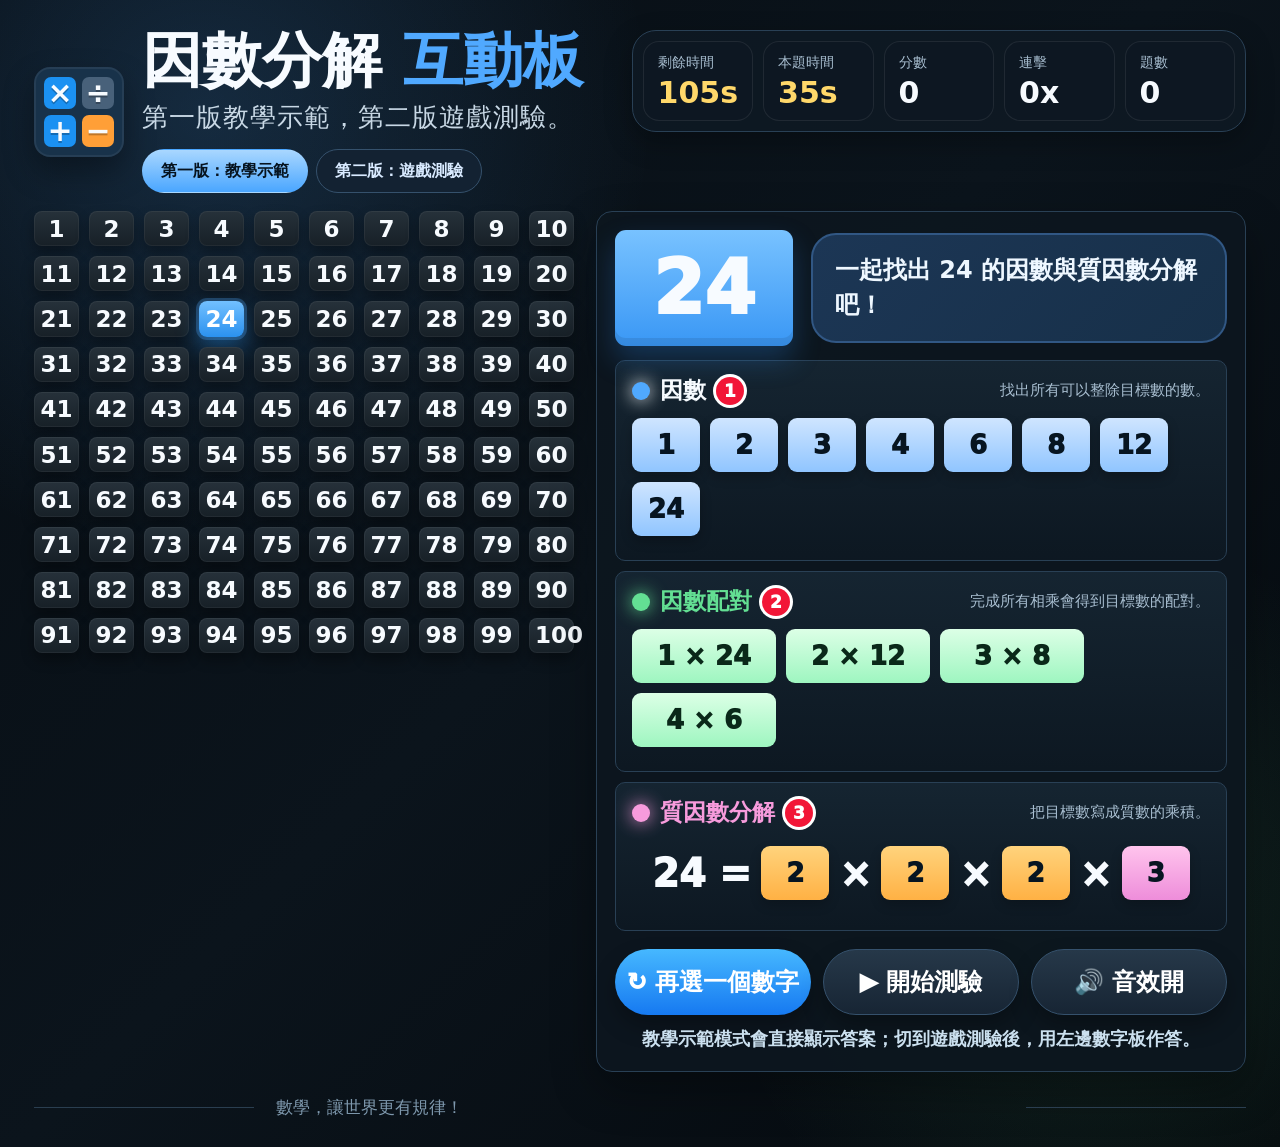
==== index.html @ 7990bedb "Reset task timer when clearing answers" ====
<!doctype html>
<html lang="zh-Hant">
<head>
  <meta charset="utf-8">
  <meta name="viewport" content="width=device-width, initial-scale=1">
  <meta name="theme-color" content="#0b141c">
  <meta name="description" content="限時因數、因數配對與質因數分解互動測驗遊戲。">
  <meta name="apple-mobile-web-app-capable" content="yes">
  <meta name="apple-mobile-web-app-title" content="因數互動板">
  <link rel="manifest" href="manifest.webmanifest">
  <link rel="icon" href="icon.svg" type="image/svg+xml">
  <link rel="apple-touch-icon" href="icon.svg">
  <title>因數分解互動板</title>
  <style>
    :root {
      color-scheme: dark;
      --bg: #071018;
      --panel: #101b26;
      --panel-2: #142433;
      --line: #294055;
      --text: #f7fbff;
      --muted: #a8bed0;
      --blue: #50a9ff;
      --green: #63df93;
      --pink: #f79bdc;
      --yellow: #ffd86a;
      --orange: #ffb650;
      --danger: #ff5c6c;
    }

    * { box-sizing: border-box; }

    body {
      margin: 0;
      min-height: 100vh;
      font-family: "Segoe UI", "Microsoft JhengHei", system-ui, sans-serif;
      background:
        radial-gradient(circle at 16% 10%, rgba(80, 169, 255, .18), transparent 28rem),
        radial-gradient(circle at 86% 80%, rgba(99, 223, 147, .12), transparent 24rem),
        linear-gradient(135deg, #070d13 0%, #0b141c 48%, #05090d 100%);
      color: var(--text);
    }

    button { font: inherit; }

    .app {
      width: min(1440px, 100%);
      margin: 0 auto;
      padding: 30px 34px 28px;
    }

    header {
      display: grid;
      grid-template-columns: 1fr auto;
      gap: 22px;
      align-items: start;
      margin-bottom: 18px;
    }

    .brand {
      display: flex;
      align-items: center;
      gap: 18px;
    }

    .logo {
      width: 90px;
      height: 90px;
      display: grid;
      grid-template-columns: repeat(2, 1fr);
      gap: 6px;
      padding: 10px;
      border-radius: 16px;
      background: #18324a;
      box-shadow: 0 14px 30px rgba(0, 0, 0, .35), inset 0 0 0 2px rgba(255,255,255,.06);
    }

    .logo span {
      display: grid;
      place-items: center;
      border-radius: 7px;
      font-size: 30px;
      font-weight: 900;
      line-height: 1;
      text-shadow: 0 2px 0 rgba(0,0,0,.25);
    }

    .logo span:nth-child(1),
    .logo span:nth-child(3) { background: #1b91f2; }
    .logo span:nth-child(2) { background: #48617a; }
    .logo span:nth-child(4) { background: #ff9f37; }

    h1 {
      margin: 0;
      font-size: clamp(38px, 4.7vw, 68px);
      letter-spacing: 0;
      line-height: 1;
    }

    h1 b { color: var(--blue); }

    .subtitle {
      margin-top: 10px;
      color: #c8d8e5;
      font-size: clamp(18px, 2vw, 26px);
      letter-spacing: 1px;
    }

    .mode-switch {
      display: flex;
      gap: 8px;
      margin-top: 14px;
    }

    .mode-switch button {
      min-height: 44px;
      padding: 0 18px;
      border: 1px solid #35516c;
      border-radius: 999px;
      color: #d8eaff;
      background: #132232;
      cursor: pointer;
      font-weight: 900;
    }

    .mode-switch button.active {
      color: #06131f;
      border-color: transparent;
      background: linear-gradient(180deg, #a9d7ff, #4aa6ff);
    }

    .status-panel {
      min-width: 560px;
      display: grid;
      grid-template-columns: repeat(5, 1fr);
      gap: 10px;
      padding: 10px;
      border: 1px solid var(--line);
      border-radius: 24px;
      background: rgba(14, 25, 36, .86);
      box-shadow: 0 10px 28px rgba(0,0,0,.28);
    }

    .meter {
      min-height: 76px;
      padding: 12px 14px;
      border-radius: 16px;
      background: #0d1722;
      border: 1px solid rgba(255,255,255,.08);
    }

    .meter label {
      display: block;
      color: var(--muted);
      font-size: 14px;
      margin-bottom: 6px;
    }

    .meter strong {
      font-size: 30px;
      line-height: 1;
    }

    .timer strong,
    .round-timer strong { color: var(--yellow); }
    .timer.danger,
    .round-timer.danger { animation: pulseDanger .55s infinite alternate; }

    main {
      display: grid;
      grid-template-columns: minmax(540px, 1fr) minmax(540px, 700px);
      gap: 22px;
      align-items: start;
    }

    .board {
      display: grid;
      grid-template-columns: repeat(10, minmax(0, 1fr));
      gap: 10px;
    }

    .number {
      aspect-ratio: 1.28 / 1;
      border: 0;
      border-radius: 8px;
      color: var(--text);
      background: linear-gradient(180deg, #26313a, #172027);
      box-shadow: inset 0 0 0 1px rgba(255,255,255,.05), 0 7px 13px rgba(0,0,0,.33);
      font-size: clamp(18px, 1.8vw, 26px);
      font-weight: 900;
      cursor: pointer;
      transition: transform .12s ease, background .12s ease, box-shadow .12s ease;
    }

    .number:hover,
    .number:focus-visible {
      transform: translateY(-2px);
      outline: none;
      box-shadow: inset 0 0 0 2px rgba(80,169,255,.55), 0 10px 18px rgba(0,0,0,.42);
    }

    .number.selected {
      color: #fff;
      background: linear-gradient(180deg, #72c0ff, #2b91ef);
      box-shadow: 0 0 0 3px rgba(80, 169, 255, .28), 0 12px 22px rgba(38, 144, 239, .38);
    }

    .number.answer-source {
      cursor: grab;
    }

    .side {
      border: 1px solid var(--line);
      border-radius: 16px;
      background: rgba(13, 22, 31, .92);
      box-shadow: 0 18px 45px rgba(0, 0, 0, .32);
      padding: 18px 18px 16px;
    }

    .prompt {
      display: grid;
      grid-template-columns: auto 1fr;
      gap: 18px;
      align-items: center;
      margin-bottom: 14px;
    }

    .target-card {
      display: grid;
      place-items: center;
      width: 178px;
      height: 116px;
      border-radius: 11px;
      background: linear-gradient(180deg, #78c2ff, #3997f5);
      box-shadow: inset 0 -8px 0 rgba(0,0,0,.09), 0 14px 28px rgba(45, 143, 242, .26);
      font-size: 74px;
      font-weight: 1000;
    }

    .speech {
      min-height: 96px;
      display: flex;
      align-items: center;
      padding: 18px 22px;
      color: #eef7ff;
      border: 2px solid #315784;
      border-radius: 25px;
      background: linear-gradient(135deg, #1c3655, #173049);
      font-size: clamp(18px, 2vw, 24px);
      font-weight: 800;
      line-height: 1.45;
    }

    .section {
      margin-top: 10px;
      padding: 14px 16px;
      border: 1px solid var(--line);
      border-radius: 10px;
      background: linear-gradient(180deg, rgba(22, 38, 51, .9), rgba(13, 24, 34, .9));
    }

    .section.active-task {
      border-color: var(--yellow);
      box-shadow: 0 0 0 2px rgba(255, 216, 106, .2);
    }

    .section-head {
      display: flex;
      align-items: center;
      justify-content: space-between;
      gap: 12px;
      margin-bottom: 12px;
    }

    .title {
      display: flex;
      align-items: center;
      gap: 10px;
      font-size: 23px;
      font-weight: 950;
    }

    .badge {
      display: grid;
      place-items: center;
      width: 28px;
      height: 28px;
      border-radius: 50%;
      color: #fff;
      background: #f21637;
      font-size: 17px;
      box-shadow: 0 0 0 3px #fff;
    }

    .dot {
      width: 18px;
      height: 18px;
      border-radius: 50%;
      background: var(--blue);
      box-shadow: 0 0 18px currentColor;
    }

    .green { color: var(--green); }
    .pink { color: var(--pink); }
    .green .dot { background: var(--green); }
    .pink .dot { background: var(--pink); }

    .hint {
      color: var(--muted);
      font-size: 15px;
      text-align: right;
    }

    .chips,
    .pair-list,
    .answer-row,
    .equation {
      display: flex;
      flex-wrap: wrap;
      align-items: center;
      gap: 10px;
    }

    .chip,
    .pair,
    .answer-token,
    .factor-box {
      min-width: 68px;
      height: 54px;
      display: inline-grid;
      place-items: center;
      border-radius: 9px;
      font-size: 26px;
      font-weight: 950;
      line-height: 1;
    }

    .chip {
      border: 0;
      color: #071521;
      background: linear-gradient(180deg, #cfe5ff, #90c5ff);
      box-shadow: 0 5px 12px rgba(0,0,0,.24);
    }

    .pair {
      min-width: 144px;
      color: #0a2819;
      background: linear-gradient(180deg, #dcffe6, #9ef6c0);
    }

    .equation {
      justify-content: center;
      min-height: 66px;
      font-size: clamp(29px, 3vw, 44px);
      font-weight: 1000;
    }

    .factor-box,
    .answer-token {
      color: #071521;
      background: linear-gradient(180deg, #ffd37c, #ffb144);
      box-shadow: 0 5px 12px rgba(0,0,0,.2);
    }

    .factor-box.prime,
    .answer-token.prime {
      background: linear-gradient(180deg, #ffc4ed, #ee8dda);
    }

    .quiz-zone {
      min-height: 74px;
      padding: 10px;
      border: 2px dashed #5c7895;
      border-radius: 10px;
      background: #09131e;
    }

    .quiz-zone.empty::before {
      content: attr(data-placeholder);
      color: #6f8aa4;
      font-size: 18px;
      font-weight: 800;
    }

    .answer-token {
      cursor: pointer;
    }

    .task-actions {
      display: grid;
      grid-template-columns: 1fr auto auto auto auto;
      gap: 10px;
      align-items: center;
      margin-top: 10px;
    }

    .task-note {
      min-height: 28px;
      color: #cbe0ef;
      font-size: 16px;
      font-weight: 800;
    }

    .task-note.good { color: var(--green); }
    .task-note.bad { color: var(--danger); }

    .confirm,
    .clear,
    .task-start {
      min-height: 42px;
      padding: 0 16px;
      border-radius: 999px;
      border: 0;
      color: #06131f;
      background: linear-gradient(180deg, #d7ebff, #86c5ff);
      cursor: pointer;
      font-weight: 950;
    }

    .clear {
      color: #e8f3ff;
      border: 1px solid #375674;
      background: #152638;
    }

    .task-start {
      color: #071521;
      background: linear-gradient(180deg, #fff4a7, #ffd15d);
    }

    .task-timer {
      min-height: 42px;
      display: inline-grid;
      place-items: center;
      padding: 0 14px;
      border-radius: 999px;
      color: #071521;
      background: linear-gradient(180deg, #dff0ff, #9dd0ff);
      font-weight: 1000;
    }

    .task-timer.danger {
      color: #fff;
      background: linear-gradient(180deg, #ff7885, #d91d39);
      animation: pulseDanger .55s infinite alternate;
    }

    .controls {
      display: grid;
      grid-template-columns: 1fr 1fr 1fr;
      gap: 12px;
      margin-top: 18px;
    }

    .primary,
    .secondary {
      min-height: 66px;
      border-radius: 999px;
      border: 0;
      color: #fff;
      font-size: 24px;
      font-weight: 950;
      cursor: pointer;
      box-shadow: 0 11px 22px rgba(0,0,0,.28);
    }

    .primary { background: linear-gradient(180deg, #46b8ff, #1679f1); }

    .secondary {
      background: linear-gradient(180deg, #263849, #172534);
      border: 1px solid #35516c;
    }

    .feedback {
      grid-column: 1 / -1;
      min-height: 28px;
      color: #cbe0ef;
      text-align: center;
      font-size: 18px;
      font-weight: 800;
    }

    .feedback.good { color: var(--green); }
    .feedback.bad { color: var(--danger); }

    .flash { animation: flash .38s ease; }
    .shake { animation: shake .28s ease; }

    .cheer-burst {
      position: fixed;
      inset: 0;
      pointer-events: none;
      overflow: hidden;
      z-index: 10;
    }

    .cheer-word {
      position: absolute;
      left: 50%;
      top: 22%;
      transform: translate(-50%, -50%);
      padding: 14px 28px;
      border-radius: 999px;
      color: #06131f;
      background: linear-gradient(180deg, #fff6b7, #ffd86a);
      box-shadow: 0 18px 44px rgba(0, 0, 0, .35), 0 0 0 5px rgba(255, 255, 255, .18);
      font-size: clamp(32px, 5vw, 68px);
      font-weight: 1000;
      animation: cheerPop .95s ease forwards;
    }

    .confetti {
      position: absolute;
      left: 50%;
      top: 28%;
      width: 12px;
      height: 20px;
      border-radius: 3px;
      background: var(--blue);
      animation: confettiFly 1.05s ease-out forwards;
    }

    footer {
      display: grid;
      grid-template-columns: 1fr minmax(280px, 60%) 1fr;
      align-items: center;
      gap: 22px;
      margin-top: 24px;
      color: #7e98ad;
      font-size: 17px;
    }

    footer::before,
    footer::after {
      content: "";
      height: 1px;
      background: #2a3e50;
    }

    .modal {
      position: fixed;
      inset: 0;
      display: none;
      place-items: center;
      padding: 20px;
      background: rgba(2, 7, 11, .72);
      z-index: 5;
    }

    .modal.open { display: grid; }

    .dialog {
      width: min(520px, 100%);
      padding: 30px;
      border-radius: 18px;
      border: 1px solid #31506c;
      background: #0f1c28;
      box-shadow: 0 30px 90px rgba(0,0,0,.55);
      text-align: center;
    }

    .dialog h2 {
      margin: 0 0 12px;
      font-size: 42px;
    }

    .dialog p {
      color: #c7d8e7;
      font-size: 20px;
      line-height: 1.6;
    }

    @keyframes pulseDanger {
      from { box-shadow: inset 0 0 0 1px rgba(255,92,108,.26); }
      to { box-shadow: inset 0 0 0 2px rgba(255,92,108,.82), 0 0 20px rgba(255,92,108,.35); }
    }

    @keyframes flash {
      0% { filter: brightness(1); }
      50% { filter: brightness(1.48); }
      100% { filter: brightness(1); }
    }

    @keyframes shake {
      0%, 100% { transform: translateX(0); }
      25% { transform: translateX(-7px); }
      75% { transform: translateX(7px); }
    }

    @keyframes cheerPop {
      0% { opacity: 0; transform: translate(-50%, -50%) scale(.6); }
      18% { opacity: 1; transform: translate(-50%, -50%) scale(1.12); }
      70% { opacity: 1; transform: translate(-50%, -50%) scale(1); }
      100% { opacity: 0; transform: translate(-50%, -82%) scale(.96); }
    }

    @keyframes confettiFly {
      0% {
        opacity: 1;
        transform: translate(-50%, -50%) rotate(0deg) scale(1);
      }
      100% {
        opacity: 0;
        transform: translate(calc(-50% + var(--dx)), var(--dy)) rotate(var(--rot)) scale(.8);
      }
    }

    @media (max-width: 1120px) {
      header,
      main { grid-template-columns: 1fr; }
      .status-panel { min-width: 0; }
    }

    @media (max-width: 680px) {
      .app { padding: 18px 14px 22px; }
      .brand { align-items: flex-start; }
      .logo {
        width: 62px;
        height: 62px;
        border-radius: 12px;
        padding: 7px;
      }
      .logo span { font-size: 20px; }
      .status-panel { grid-template-columns: 1fr; }
      .board {
        grid-template-columns: repeat(5, minmax(0, 1fr));
        gap: 8px;
      }
      .prompt { grid-template-columns: 1fr; }
      .target-card {
        width: 100%;
        height: 102px;
      }
      .section-head,
      .task-actions {
        align-items: stretch;
        grid-template-columns: 1fr;
        flex-direction: column;
      }
      .hint { text-align: left; }
      .controls { grid-template-columns: 1fr; }
      footer {
        grid-template-columns: 1fr;
        text-align: center;
      }
      footer::before,
      footer::after { display: none; }
    }
  </style>
</head>
<body>
  <div class="app">
    <header>
      <div class="brand">
        <div class="logo" aria-hidden="true">
          <span>×</span><span>÷</span><span>+</span><span>−</span>
        </div>
        <div>
          <h1>因數分解 <b>互動板</b></h1>
          <div class="subtitle">第一版教學示範，第二版遊戲測驗。</div>
          <div class="mode-switch" aria-label="版本切換">
            <button type="button" id="demoMode" class="active">第一版：教學示範</button>
            <button type="button" id="quizMode">第二版：遊戲測驗</button>
          </div>
        </div>
      </div>
      <div class="status-panel" aria-live="polite">
        <div class="meter timer" id="timerBox">
          <label>剩餘時間</label>
          <strong><span id="time">60</span>s</strong>
        </div>
        <div class="meter round-timer" id="roundTimerBox">
          <label>本題時間</label>
          <strong><span id="roundTime">35</span>s</strong>
        </div>
        <div class="meter">
          <label>分數</label>
          <strong id="score">0</strong>
        </div>
        <div class="meter">
          <label>連擊</label>
          <strong><span id="streak">0</span>x</strong>
        </div>
        <div class="meter">
          <label>題數</label>
          <strong><span id="roundCount">0</span></strong>
        </div>
      </div>
    </header>

    <main>
      <section class="board" id="board" aria-label="1 到 100 數字板"></section>

      <aside class="side">
        <div class="prompt">
          <div class="target-card" id="target">24</div>
          <div class="speech" id="speech">一起找出 24 的因數與質因數分解吧！</div>
        </div>

        <section class="section" id="factorSection" data-task="factors">
          <div class="section-head">
            <div class="title"><span class="dot"></span>因數 <span class="badge">1</span></div>
            <div class="hint" id="factorHint">找出所有可以整除目標數的數。</div>
          </div>
          <div id="factorContent"></div>
          <div class="task-actions" data-actions="factors"></div>
        </section>

        <section class="section" id="pairSection" data-task="pairs">
          <div class="section-head">
            <div class="title green"><span class="dot"></span>因數配對 <span class="badge">2</span></div>
            <div class="hint">完成所有相乘會得到目標數的配對。</div>
          </div>
          <div id="pairContent"></div>
          <div class="task-actions" data-actions="pairs"></div>
        </section>

        <section class="section" id="primeSection" data-task="primes">
          <div class="section-head">
            <div class="title pink"><span class="dot"></span>質因數分解 <span class="badge">3</span></div>
            <div class="hint">把目標數寫成質數的乘積。</div>
          </div>
          <div id="primeContent"></div>
          <div class="task-actions" data-actions="primes"></div>
        </section>

        <div class="controls">
          <button class="primary" id="newRound">↻ 再選一個數字</button>
          <button class="secondary" id="startGame">▶ 開始測驗</button>
          <button class="secondary" id="muteToggle">🔊 音效開</button>
          <div class="feedback" id="feedback">教學示範模式會直接顯示答案；切到遊戲測驗後，用左邊數字板作答。</div>
        </div>
      </aside>
    </main>

    <footer>
      <span>數學，讓世界更有規律！</span>
    </footer>
  </div>

  <div class="modal" id="modal">
    <div class="dialog">
      <h2>時間到！</h2>
      <p id="modalText"></p>
      <button class="primary" id="restart">再挑戰一次</button>
    </div>
  </div>

  <script>
    const board = document.querySelector("#board");
    const targetEl = document.querySelector("#target");
    const speech = document.querySelector("#speech");
    const feedback = document.querySelector("#feedback");
    const scoreEl = document.querySelector("#score");
    const streakEl = document.querySelector("#streak");
    const timeEl = document.querySelector("#time");
    const timerBox = document.querySelector("#timerBox");
    const roundTimeEl = document.querySelector("#roundTime");
    const roundTimerBox = document.querySelector("#roundTimerBox");
    const roundCountEl = document.querySelector("#roundCount");
    const modal = document.querySelector("#modal");
    const modalText = document.querySelector("#modalText");
    const demoModeButton = document.querySelector("#demoMode");
    const quizModeButton = document.querySelector("#quizMode");
    const muteToggle = document.querySelector("#muteToggle");
    const contentEls = {
      factors: document.querySelector("#factorContent"),
      pairs: document.querySelector("#pairContent"),
      primes: document.querySelector("#primeContent")
    };
    const actionEls = {
      factors: document.querySelector('[data-actions="factors"]'),
      pairs: document.querySelector('[data-actions="pairs"]'),
      primes: document.querySelector('[data-actions="primes"]')
    };

    const state = {
      mode: "demo",
      current: 24,
      score: 0,
      streak: 0,
      maxStreak: 0,
      time: 60,
      roundTime: 35,
      roundLimit: 35,
      roundCount: 0,
      active: false,
      timer: null,
      locked: false,
      audio: null,
      tickTone: 0,
      muted: false,
      runningTask: null,
      taskTimer: null,
      taskLimit: 35,
      taskTimes: { factors: 35, pairs: 35, primes: 35 },
      activeTask: "factors",
      draggedValue: null,
      quiz: {
        factors: [],
        pairs: [],
        pairDraft: [],
        primes: [],
        wrong: { factors: 0, pairs: 0, primes: 0 },
        solved: { factors: false, pairs: false, primes: false }
      }
    };

    function factorsOf(n) {
      const result = [];
      for (let i = 1; i <= n; i += 1) {
        if (n % i === 0) result.push(i);
      }
      return result;
    }

    function factorPairs(n) {
      const pairs = [];
      for (let i = 1; i <= Math.sqrt(n); i += 1) {
        if (n % i === 0) pairs.push([i, n / i]);
      }
      return pairs;
    }

    function primeFactorsOf(n) {
      const result = [];
      let value = n;
      let divisor = 2;
      while (value > 1) {
        while (value % divisor === 0) {
          result.push(divisor);
          value /= divisor;
        }
        divisor += divisor === 2 ? 1 : 2;
      }
      return result.length ? result : [n];
    }

    function chooseNumber() {
      const richNumbers = Array.from({ length: 99 }, (_, i) => i + 2)
        .filter((n) => primeFactorsOf(n).length >= 2);
      return richNumbers[Math.floor(Math.random() * richNumbers.length)];
    }

    function sameNumberList(a, b) {
      if (a.length !== b.length) return false;
      const left = [...a].sort((x, y) => x - y);
      const right = [...b].sort((x, y) => x - y);
      return left.every((value, index) => value === right[index]);
    }

    function samePairs(a, b) {
      if (a.length !== b.length) return false;
      const normalize = (pairs) => pairs
        .map(([x, y]) => [Math.min(x, y), Math.max(x, y)].join("x"))
        .sort();
      const left = normalize(a);
      const right = normalize(b);
      return left.every((value, index) => value === right[index]);
    }

    function renderBoard() {
      board.innerHTML = "";
      for (let i = 1; i <= 100; i += 1) {
        const button = document.createElement("button");
        button.className = "number";
        button.type = "button";
        button.textContent = i;
        button.draggable = true;
        button.dataset.value = i;
        button.addEventListener("click", () => handleBoardNumber(i));
        button.addEventListener("dragstart", () => {
          state.draggedValue = i;
        });
        board.append(button);
      }
      updateSelectedButton();
    }

    function updateSelectedButton() {
      document.querySelectorAll(".number").forEach((button) => {
        const value = Number(button.dataset.value);
        button.classList.toggle("selected", value === state.current);
        button.classList.toggle("answer-source", state.mode === "quiz");
      });
    }

    function handleBoardNumber(value) {
      if (state.mode === "demo") {
        setNumber(value);
        return;
      }
      addQuizValue(state.activeTask, value);
    }

    function resetQuiz() {
      state.activeTask = "factors";
      state.locked = false;
      state.roundTime = state.roundLimit;
      stopTaskTimer();
      state.runningTask = null;
      state.taskTimes = { factors: state.taskLimit, pairs: state.taskLimit, primes: state.taskLimit };
      state.quiz = {
        factors: [],
        pairs: [],
        pairDraft: [],
        primes: [],
        wrong: { factors: 0, pairs: 0, primes: 0 },
        solved: { factors: false, pairs: false, primes: false }
      };
    }

    function setMode(mode) {
      if (mode === "demo") {
        state.active = false;
        state.locked = false;
        clearInterval(state.timer);
        stopTaskTimer();
      }
      state.mode = mode;
      demoModeButton.classList.toggle("active", mode === "demo");
      quizModeButton.classList.toggle("active", mode === "quiz");
      document.querySelector("#startGame").textContent = mode === "quiz" ? "▶ 開始測驗" : "▶ 開始挑戰";
      resetQuiz();
      renderChallenge();
      updateSelectedButton();
      showFeedback(mode === "demo"
        ? "第一版教學示範：點左邊數字，右邊會自動顯示答案。"
        : "第二版遊戲測驗：先點選任務卡，再用左邊數字作答或拖入作答區。", "");
    }

    function setNumber(n) {
      state.current = n;
      if (state.active && state.mode === "quiz") state.roundCount += 1;
      targetEl.textContent = n;
      speech.textContent = state.mode === "demo"
        ? `一起找出 ${n} 的因數與質因數分解吧！`
        : `測驗題目：完成 ${n} 的因數、因數配對與質因數分解。`;
      resetQuiz();
      renderChallenge();
      updateSelectedButton();
      updateHud();
    }

    function renderChallenge() {
      if (state.mode === "demo") {
        renderDemo();
      } else {
        renderQuiz();
      }
      markActiveTask();
    }

    function renderDemo() {
      const factors = factorsOf(state.current);
      const pairs = factorPairs(state.current);
      const primes = primeFactorsOf(state.current);

      contentEls.factors.innerHTML = "";
      const factorRow = document.createElement("div");
      factorRow.className = "chips";
      factors.forEach((factor) => factorRow.append(createChip(factor)));
      contentEls.factors.append(factorRow);

      contentEls.pairs.innerHTML = "";
      const pairRow = document.createElement("div");
      pairRow.className = "pair-list";
      pairs.forEach(([a, b]) => pairRow.append(createPair(`${a} × ${b}`)));
      contentEls.pairs.append(pairRow);

      contentEls.primes.innerHTML = "";
      const equation = document.createElement("div");
      equation.className = "equation";
      equation.append(document.createTextNode(`${state.current} = `));
      primes.forEach((prime, index) => {
        equation.append(createFactorBox(prime));
        if (index < primes.length - 1) equation.append(document.createTextNode(" × "));
      });
      contentEls.primes.append(equation);

      Object.keys(actionEls).forEach((task) => actionEls[task].innerHTML = "");
    }

    function renderQuiz() {
      renderQuizZone("factors", "點左邊數字，收集所有因數");
      renderQuizZone("pairs", "每兩個數字形成一組配對，例如 2 × 12");
      renderQuizZone("primes", "依序點出質因數，例如 2、2、2、3");
      renderTaskActions("factors");
      renderTaskActions("pairs");
      renderTaskActions("primes");
    }

    function renderQuizZone(task, placeholder) {
      const zone = document.createElement("div");
      zone.className = "quiz-zone answer-row";
      zone.dataset.task = task;
      zone.dataset.placeholder = placeholder;
      zone.addEventListener("dragover", (event) => event.preventDefault());
      zone.addEventListener("drop", (event) => {
        event.preventDefault();
        if (state.draggedValue) addQuizValue(task, state.draggedValue);
      });
      zone.addEventListener("click", () => setActiveTask(task));

      if (task === "pairs") {
        state.quiz.pairs.forEach((pair, index) => zone.append(createAnswerToken(pair.join(" × "), task, index)));
        state.quiz.pairDraft.forEach((value, index) => zone.append(createAnswerToken(value, "pairDraft", index)));
      } else {
        state.quiz[task].forEach((value, index) => zone.append(createAnswerToken(value, task, index, task === "primes" && value > 2)));
      }

      zone.classList.toggle("empty", zone.children.length === 0);
      contentEls[task].innerHTML = "";
      contentEls[task].append(zone);
    }

    function renderTaskActions(task) {
      actionEls[task].innerHTML = "";

      const note = document.createElement("div");
      note.className = "task-note";
      note.id = `${task}Note`;
      note.textContent = state.quiz.wrong[task] ? `錯誤 ${state.quiz.wrong[task]} / 3 次` : "作答後按確認。";

      const start = document.createElement("button");
      start.className = "task-start";
      start.type = "button";
      start.textContent = state.runningTask === task ? "倒數中" : "開始本題";
      start.disabled = state.quiz.solved[task];
      start.addEventListener("click", () => startTask(task));

      const taskTimer = document.createElement("div");
      taskTimer.className = `task-timer ${state.taskTimes[task] <= 8 && state.runningTask === task ? "danger" : ""}`;
      taskTimer.textContent = `${state.taskTimes[task]}s`;

      const clear = document.createElement("button");
      clear.className = "clear";
      clear.type = "button";
      clear.textContent = "清除";
      clear.addEventListener("click", () => clearTask(task));

      const confirm = document.createElement("button");
      confirm.className = "confirm";
      confirm.type = "button";
      confirm.textContent = "確認";
      confirm.disabled = state.runningTask !== task || state.quiz.solved[task];
      confirm.addEventListener("click", () => checkTask(task));

      actionEls[task].append(note, start, taskTimer, clear, confirm);
    }

    function createChip(value) {
      const chip = document.createElement("span");
      chip.className = "chip";
      chip.textContent = value;
      return chip;
    }

    function createPair(text) {
      const pair = document.createElement("span");
      pair.className = "pair";
      pair.textContent = text;
      return pair;
    }

    function createFactorBox(value) {
      const box = document.createElement("span");
      box.className = `factor-box ${value > 2 ? "prime" : ""}`;
      box.textContent = value;
      return box;
    }

    function createAnswerToken(value, task, index, isPrime = false) {
      const token = document.createElement("button");
      token.className = `answer-token ${isPrime ? "prime" : ""}`;
      token.type = "button";
      token.textContent = value;
      token.title = "點一下可移除";
      token.addEventListener("click", (event) => {
        event.stopPropagation();
        removeQuizValue(task, index);
      });
      return token;
    }

    function setActiveTask(task) {
      state.activeTask = task;
      markActiveTask();
      showFeedback(`目前作答：${taskName(task)}。點左邊數字或拖曳到作答區。`, "");
    }

    function markActiveTask() {
      document.querySelectorAll("[data-task]").forEach((section) => {
        section.classList.toggle("active-task", state.mode === "quiz" && section.dataset.task === state.activeTask);
      });
    }

    function addQuizValue(task, value) {
      if (state.mode !== "quiz") return;
      if (state.locked) {
        showFeedback("這題已暫停作答，準備進入下一題。", "bad");
        return;
      }
      if (state.runningTask !== task) {
        setActiveTask(task);
        showTaskNote(task, "請先按「開始本題」再作答。", "bad");
        showFeedback("每個小題要分開開始，倒數與滴答聲才會啟動。", "bad");
        return;
      }
      setActiveTask(task);
      if (state.quiz.solved[task]) {
        showTaskNote(task, "這一題已答對，可以挑戰其他區。", "good");
        return;
      }

      if (task === "factors") {
        if (!state.quiz.factors.includes(value)) state.quiz.factors.push(value);
      } else if (task === "pairs") {
        state.quiz.pairDraft.push(value);
        if (state.quiz.pairDraft.length === 2) {
          state.quiz.pairs.push([...state.quiz.pairDraft]);
          state.quiz.pairDraft = [];
        }
      } else {
        state.quiz.primes.push(value);
      }
      renderQuiz();
      setActiveTask(task);
    }

    function removeQuizValue(task, index) {
      if (task === "pairDraft") {
        state.quiz.pairDraft.splice(index, 1);
        task = "pairs";
      } else {
        state.quiz[task].splice(index, 1);
      }
      renderQuiz();
      setActiveTask(task);
    }

    function clearTask(task) {
      if (state.runningTask === task) stopTaskTimer();
      state.quiz[task] = [];
      if (task === "pairs") state.quiz.pairDraft = [];
      state.quiz.wrong[task] = 0;
      state.quiz.solved[task] = false;
      state.taskTimes[task] = state.taskLimit;
      state.roundTime = state.taskTimes[task];
      state.locked = false;
      renderQuiz();
      setActiveTask(task);
      updateHud();
      showTaskNote(task, "已清除，可以重新作答。", "");
      showFeedback(`${taskName(task)}已重設，請按「開始本題」重新作答。`, "");
    }

    function checkTask(task) {
      if (state.locked) return;
      if (state.runningTask !== task) {
        setActiveTask(task);
        showTaskNote(task, "請先按「開始本題」再確認。", "bad");
        showFeedback("每個小題都有自己的倒數，先開始該小題。", "bad");
        return;
      }
      const correct = isTaskCorrect(task);
      if (correct) {
        state.quiz.solved[task] = true;
        stopTaskTimer();
        state.streak += 1;
        state.maxStreak = Math.max(state.maxStreak, state.streak);
        addScore(task === "pairs" ? 18 : 14);
        adjustTime(2, "答對 +2 秒");
        launchCheer(Object.values(state.quiz.solved).every(Boolean) ? "過關！" : "答對了！");
        showTaskNote(task, "正確！", "good");
        showFeedback(`${taskName(task)}答對了，時間 +2 秒，繼續完成其他區。`, "good");
        if (Object.values(state.quiz.solved).every(Boolean)) completeQuizRound();
        return;
      }

      state.streak = 0;
      state.quiz.wrong[task] += 1;
      adjustTime(-3, "答錯 -3 秒");
      updateHud();
      if (state.quiz.wrong[task] >= 3) {
        revealAnswer(task);
        state.quiz.solved[task] = true;
        stopTaskTimer();
        adjustTime(-5, "錯三次 -5 秒");
        showTaskNote(task, "錯三次，已顯示正確答案。", "bad");
        showFeedback(`${taskName(task)}已揭曉答案，時間再 -5 秒。`, "bad");
        if (Object.values(state.quiz.solved).every(Boolean)) completeQuizRound();
      } else {
        const section = document.querySelector(`[data-task="${task}"]`);
        section.classList.remove("shake");
        void section.offsetWidth;
        section.classList.add("shake");
        showTaskNote(task, `不正確，錯誤 ${state.quiz.wrong[task]} / 3 次。`, "bad");
        showFeedback("再想一下，第三次錯誤會直接顯示答案。", "bad");
      }
    }

    function isTaskCorrect(task) {
      if (task === "factors") return sameNumberList(state.quiz.factors, factorsOf(state.current));
      if (task === "pairs") return state.quiz.pairDraft.length === 0 && samePairs(state.quiz.pairs, factorPairs(state.current));
      return JSON.stringify(state.quiz.primes) === JSON.stringify(primeFactorsOf(state.current));
    }

    function revealAnswer(task) {
      if (task === "factors") {
        state.quiz.factors = factorsOf(state.current);
      } else if (task === "pairs") {
        state.quiz.pairs = factorPairs(state.current);
        state.quiz.pairDraft = [];
      } else {
        state.quiz.primes = primeFactorsOf(state.current);
      }
      renderQuiz();
      setActiveTask(task);
    }

    function showTaskNote(task, message, type) {
      const note = document.querySelector(`#${task}Note`);
      if (!note) return;
      note.textContent = message;
      note.className = `task-note ${type}`;
    }

    function taskName(task) {
      return { factors: "因數", pairs: "因數配對", primes: "質因數分解" }[task];
    }

    function completeQuizRound() {
      if (state.locked) return;
      state.locked = true;
      const speedBonus = state.active ? Math.max(2, Math.ceil(state.roundTime / 4)) : 2;
      addScore(24 + speedBonus);
      adjustTime(5, "整題完成 +5 秒");
      targetEl.classList.remove("flash");
      void targetEl.offsetWidth;
      targetEl.classList.add("flash");
      showFeedback(`三個任務完成！速度獎勵 +${speedBonus} 分，時間 +5 秒。`, "good");
      if (state.active) setTimeout(() => setNumber(chooseNumber()), 1000);
    }

    function addScore(points) {
      if (!state.active && state.mode === "quiz") return;
      state.score += points;
      updateHud();
    }

    function totalTimeRemaining() {
      return Object.values(state.taskTimes).reduce((sum, value) => sum + value, 0);
    }

    function startTask(task) {
      if (state.mode !== "quiz") setMode("quiz");
      if (state.quiz.solved[task]) {
        showTaskNote(task, "這個小題已完成。", "good");
        return;
      }
      state.active = true;
      state.locked = false;
      setActiveTask(task);
      stopTaskTimer();
      if (state.taskTimes[task] <= 0) state.taskTimes[task] = state.taskLimit;
      state.runningTask = task;
      state.roundTime = state.taskTimes[task];
      if (!state.muted) ensureAudio();
      showTaskNote(task, "倒數開始！", "good");
      showFeedback(`${taskName(task)}開始倒數，完成後按確認。`, "good");
      renderTaskActions("factors");
      renderTaskActions("pairs");
      renderTaskActions("primes");
      state.taskTimer = setInterval(() => {
        state.taskTimes[task] -= 1;
        state.roundTime = state.taskTimes[task];
        state.time = totalTimeRemaining();
        playTick();
        updateHud();
        renderTaskActions(task);
        if (state.taskTimes[task] <= 0) handleRoundTimeout(task);
      }, 1000);
    }

    function stopTaskTimer() {
      clearInterval(state.taskTimer);
      state.taskTimer = null;
      state.runningTask = null;
    }

    function adjustTime(delta, reason) {
      if (!state.active) return;
      const task = state.runningTask || state.activeTask;
      state.taskTimes[task] = Math.max(0, Math.min(state.taskLimit, state.taskTimes[task] + delta));
      state.roundTime = state.taskTimes[task];
      state.time = totalTimeRemaining();
      updateHud();
      if (state.taskTimes[task] <= 0 && state.runningTask === task) handleRoundTimeout(task);
    }

    function handleRoundTimeout(task = state.runningTask || state.activeTask) {
      if (!state.active || state.locked) return;
      stopTaskTimer();
      state.streak = 0;
      revealAnswer(task);
      state.quiz.solved[task] = true;
      updateHud();
      showTaskNote(task, "小題時間到，已顯示正確答案。", "bad");
      showFeedback(`${taskName(task)}時間到！請開始下一個小題。`, "bad");
      if (Object.values(state.quiz.solved).every(Boolean)) completeQuizRound();
    }

    function updateHud() {
      scoreEl.textContent = state.score;
      streakEl.textContent = state.streak;
      state.time = totalTimeRemaining();
      timeEl.textContent = state.time;
      roundTimeEl.textContent = state.runningTask ? state.taskTimes[state.runningTask] : state.taskTimes[state.activeTask];
      roundCountEl.textContent = state.roundCount;
      timerBox.classList.toggle("danger", state.time <= 10 && state.active);
      roundTimerBox.classList.toggle("danger", state.runningTask && state.taskTimes[state.runningTask] <= 8 && state.active);
    }

    function showFeedback(message, type) {
      feedback.textContent = message;
      feedback.className = `feedback ${type}`;
    }

    function ensureAudio() {
      if (state.audio) return state.audio;
      const AudioContext = window.AudioContext || window.webkitAudioContext;
      if (!AudioContext) return null;
      state.audio = new AudioContext();
      return state.audio;
    }

    function playTone(frequency, duration = .08, gainValue = .08, type = "sine") {
      if (state.muted) return;
      const audio = ensureAudio();
      if (!audio) return;
      if (audio.state === "suspended") audio.resume();
      const oscillator = audio.createOscillator();
      const gain = audio.createGain();
      oscillator.type = type;
      oscillator.frequency.value = frequency;
      gain.gain.setValueAtTime(0.0001, audio.currentTime);
      gain.gain.exponentialRampToValueAtTime(gainValue, audio.currentTime + .01);
      gain.gain.exponentialRampToValueAtTime(0.0001, audio.currentTime + duration);
      oscillator.connect(gain).connect(audio.destination);
      oscillator.start();
      oscillator.stop(audio.currentTime + duration + .02);
    }

    function playTick() {
      if (!state.runningTask) return;
      const urgent = state.taskTimes[state.runningTask] <= 8;
      state.tickTone = 1 - state.tickTone;
      playTone(urgent ? 1040 : state.tickTone ? 720 : 560, urgent ? .07 : .045, urgent ? .12 : .055, "square");
    }

    function playCheerSound() {
      playTone(660, .08, .09, "triangle");
      setTimeout(() => playTone(880, .09, .1, "triangle"), 80);
      setTimeout(() => playTone(1180, .12, .11, "triangle"), 170);
    }

    function launchCheer(text = "答對了！") {
      playCheerSound();
      const burst = document.createElement("div");
      burst.className = "cheer-burst";

      const word = document.createElement("div");
      word.className = "cheer-word";
      word.textContent = text;
      burst.append(word);

      const colors = ["#50a9ff", "#63df93", "#f79bdc", "#ffd86a", "#ffb650", "#ffffff"];
      for (let i = 0; i < 34; i += 1) {
        const piece = document.createElement("i");
        piece.className = "confetti";
        const angle = (Math.PI * 2 * i) / 34;
        const distance = 130 + Math.random() * 250;
        piece.style.setProperty("--dx", `${Math.cos(angle) * distance}px`);
        piece.style.setProperty("--dy", `${Math.sin(angle) * distance + 180}px`);
        piece.style.setProperty("--rot", `${Math.random() * 720 - 360}deg`);
        piece.style.left = `${42 + Math.random() * 16}%`;
        piece.style.top = `${22 + Math.random() * 18}%`;
        piece.style.background = colors[i % colors.length];
        piece.style.animationDelay = `${Math.random() * .16}s`;
        burst.append(piece);
      }

      document.body.append(burst);
      setTimeout(() => burst.remove(), 1300);
    }

    function toggleMute() {
      state.muted = !state.muted;
      muteToggle.textContent = state.muted ? "🔇 靜音" : "🔊 音效開";
      showFeedback(state.muted ? "已切換為靜音模式。" : "音效已開啟。", "");
    }

    function startGame() {
      setMode("quiz");
      state.score = 0;
      state.streak = 0;
      state.maxStreak = 0;
      state.taskTimes = { factors: state.taskLimit, pairs: state.taskLimit, primes: state.taskLimit };
      state.time = totalTimeRemaining();
      state.roundTime = state.taskLimit;
      state.roundCount = 0;
      state.locked = false;
      state.active = true;
      modal.classList.remove("open");
      clearInterval(state.timer);
      stopTaskTimer();
      setNumber(chooseNumber());
      updateHud();
      showFeedback("測驗開始！請在每個小題按「開始本題」，倒數與滴答聲會分開啟動。", "good");
    }

    function endGame() {
      state.active = false;
      clearInterval(state.timer);
      updateHud();
      modalText.textContent = `你的分數是 ${state.score} 分，最高連擊 ${state.maxStreak}。`;
      modal.classList.add("open");
      showFeedback("時間到！按再挑戰一次重新開始。", "bad");
    }

    document.querySelector("#newRound").addEventListener("click", () => setNumber(chooseNumber()));
    document.querySelector("#startGame").addEventListener("click", startGame);
    document.querySelector("#restart").addEventListener("click", startGame);
    muteToggle.addEventListener("click", toggleMute);
    demoModeButton.addEventListener("click", () => setMode("demo"));
    quizModeButton.addEventListener("click", () => setMode("quiz"));

    renderBoard();
    setNumber(24);
    updateHud();

    if ("serviceWorker" in navigator) {
      window.addEventListener("load", () => {
        navigator.serviceWorker.register("./sw.js").catch(() => {});
      });
    }
  </script>
</body>
</html>
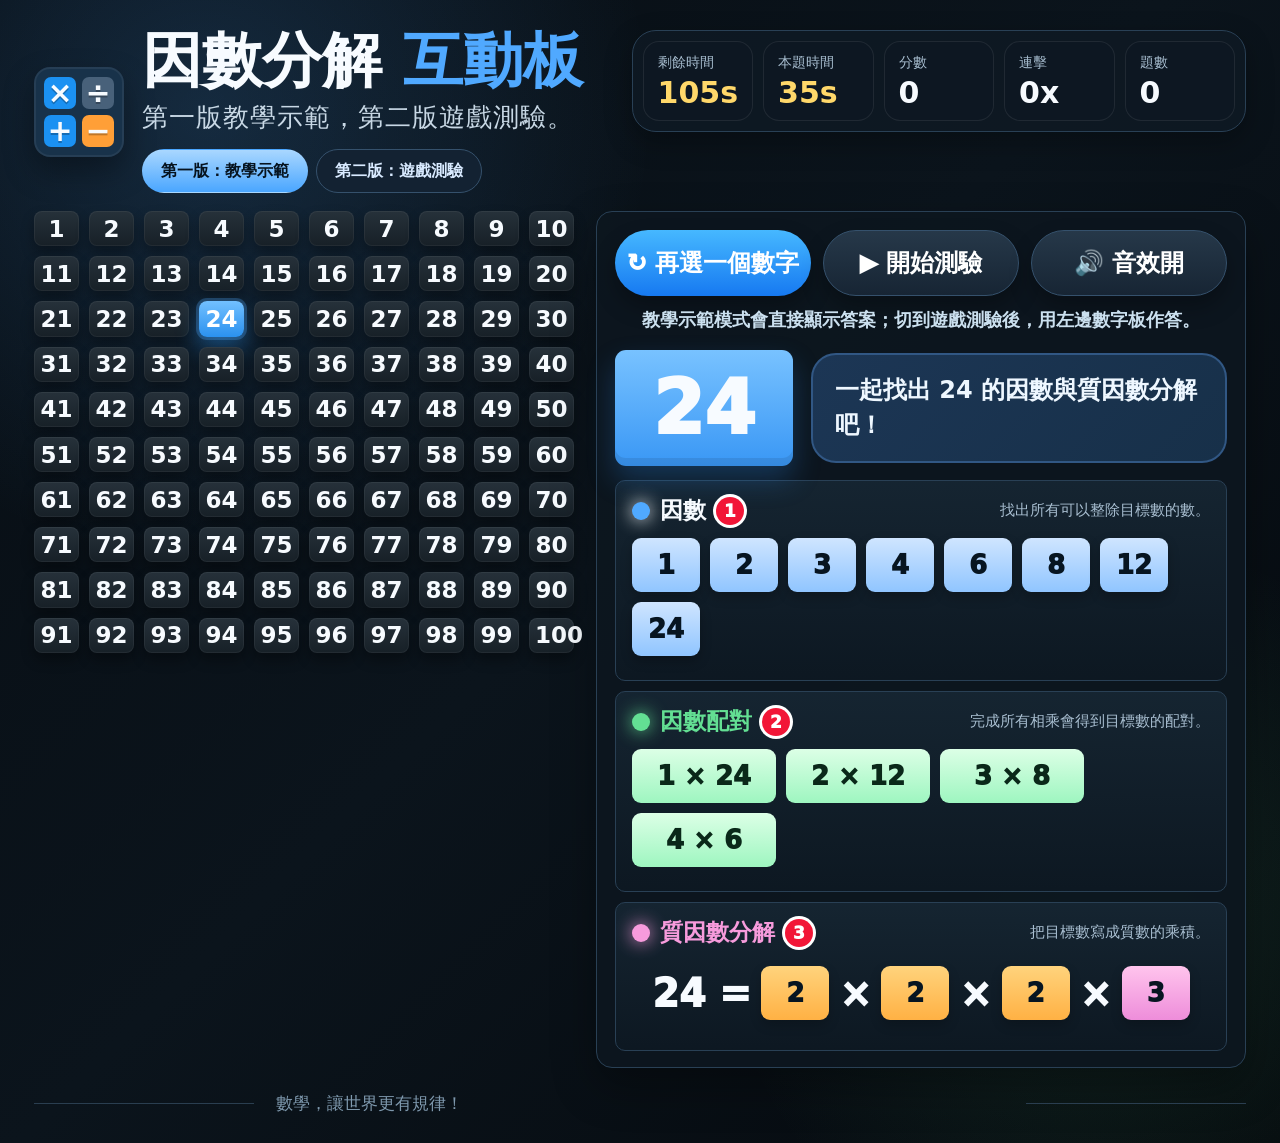
==== commit 24d4aa72: "Move main controls above prompt" ====
--- a/index.html
+++ b/index.html
@@ -449,7 +449,7 @@
       display: grid;
       grid-template-columns: 1fr 1fr 1fr;
       gap: 12px;
-      margin-top: 18px;
+      margin-bottom: 14px;
     }
 
     .primary,
@@ -692,6 +692,13 @@
       <section class="board" id="board" aria-label="1 到 100 數字板"></section>
 
       <aside class="side">
+        <div class="controls">
+          <button class="primary" id="newRound">↻ 再選一個數字</button>
+          <button class="secondary" id="startGame">▶ 開始測驗</button>
+          <button class="secondary" id="muteToggle">🔊 音效開</button>
+          <div class="feedback" id="feedback">教學示範模式會直接顯示答案；切到遊戲測驗後，用左邊數字板作答。</div>
+        </div>
+
         <div class="prompt">
           <div class="target-card" id="target">24</div>
           <div class="speech" id="speech">一起找出 24 的因數與質因數分解吧！</div>
@@ -724,12 +731,6 @@
           <div class="task-actions" data-actions="primes"></div>
         </section>
 
-        <div class="controls">
-          <button class="primary" id="newRound">↻ 再選一個數字</button>
-          <button class="secondary" id="startGame">▶ 開始測驗</button>
-          <button class="secondary" id="muteToggle">🔊 音效開</button>
-          <div class="feedback" id="feedback">教學示範模式會直接顯示答案；切到遊戲測驗後，用左邊數字板作答。</div>
-        </div>
       </aside>
     </main>
 
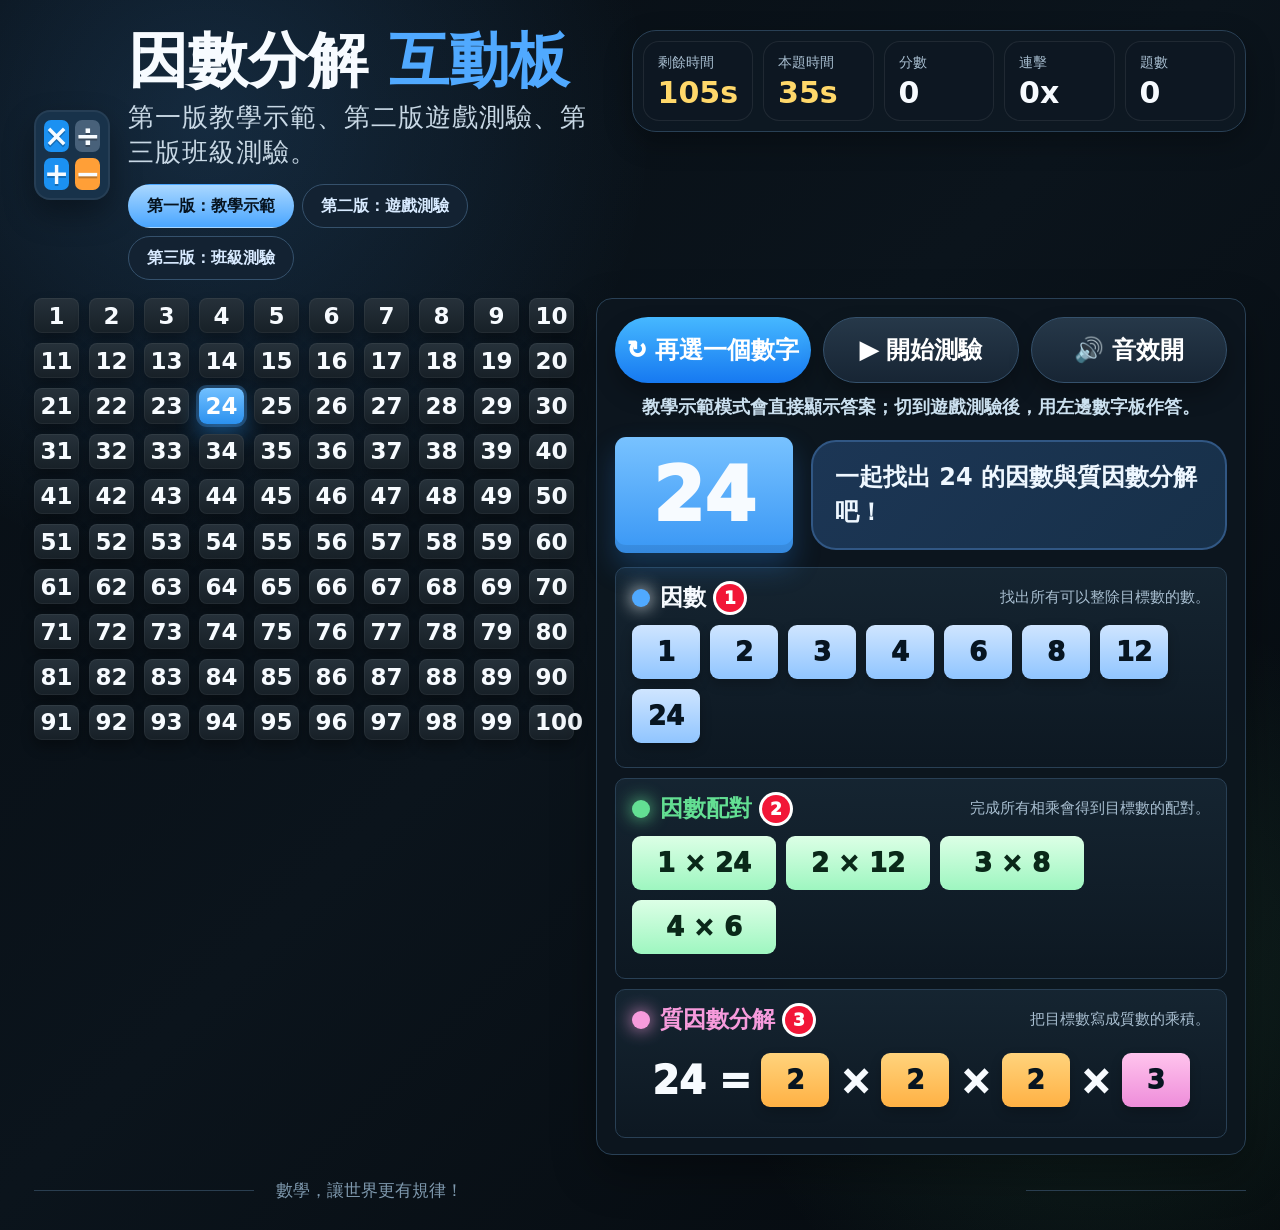
==== commit 275d3678: "Publish full homepage with entry points for all three versions" ====
--- a/index.html
+++ b/index.html
@@ -108,11 +108,13 @@
 
     .mode-switch {
       display: flex;
+      flex-wrap: wrap;
       gap: 8px;
       margin-top: 14px;
     }
 
-    .mode-switch button {
+    .mode-switch button,
+    .mode-switch a {
       min-height: 44px;
       padding: 0 18px;
       border: 1px solid #35516c;
@@ -657,10 +659,11 @@
         </div>
         <div>
           <h1>因數分解 <b>互動板</b></h1>
-          <div class="subtitle">第一版教學示範，第二版遊戲測驗。</div>
+          <div class="subtitle">第一版教學示範、第二版遊戲測驗、第三版班級測驗。</div>
           <div class="mode-switch" aria-label="版本切換">
             <button type="button" id="demoMode" class="active">第一版：教學示範</button>
             <button type="button" id="quizMode">第二版：遊戲測驗</button>
+            <a href="./v3/" style="text-decoration: none; display: inline-flex; align-items: center;">第三版：班級測驗</a>
           </div>
         </div>
       </div>
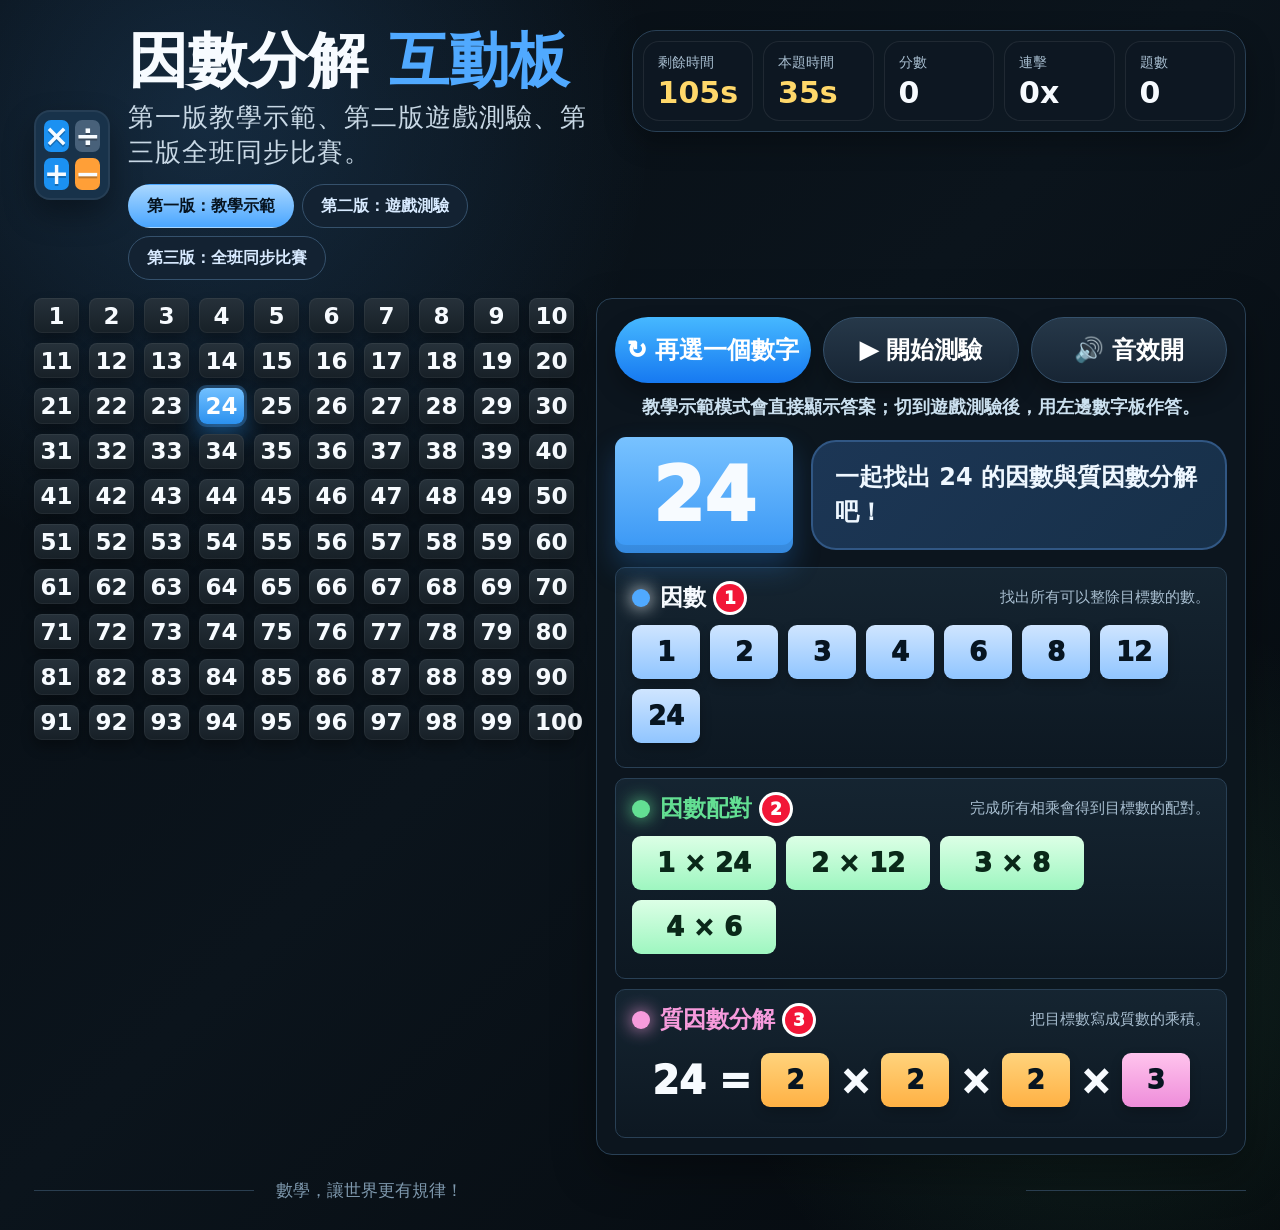
==== commit a74118d3: "Rename third version label to 全班同步比賽" ====
--- a/index.html
+++ b/index.html
@@ -659,11 +659,11 @@
         </div>
         <div>
           <h1>因數分解 <b>互動板</b></h1>
-          <div class="subtitle">第一版教學示範、第二版遊戲測驗、第三版班級測驗。</div>
+          <div class="subtitle">第一版教學示範、第二版遊戲測驗、第三版全班同步比賽。</div>
           <div class="mode-switch" aria-label="版本切換">
             <button type="button" id="demoMode" class="active">第一版：教學示範</button>
             <button type="button" id="quizMode">第二版：遊戲測驗</button>
-            <a href="./v3/" style="text-decoration: none; display: inline-flex; align-items: center;">第三版：班級測驗</a>
+            <a href="./v3/" style="text-decoration: none; display: inline-flex; align-items: center;">第三版：全班同步比賽</a>
           </div>
         </div>
       </div>
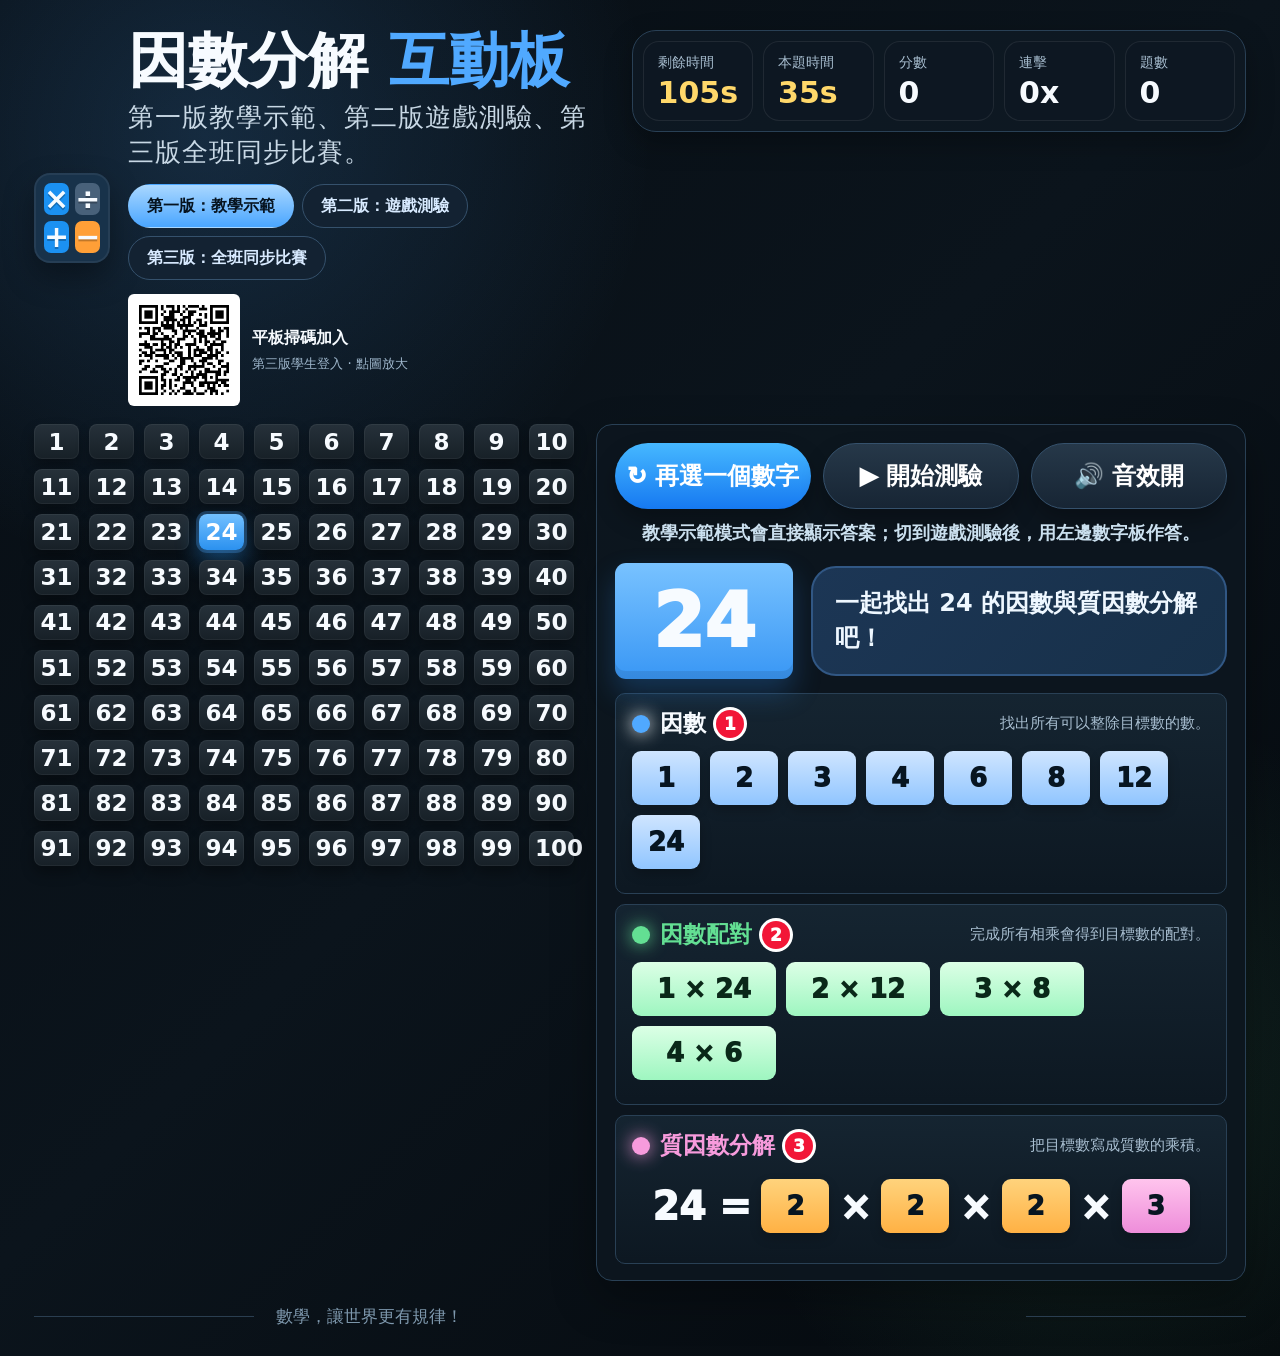
==== commit 51c371be: "Add compact student QR code to homepage" ====
--- a/index.html
+++ b/index.html
@@ -63,6 +63,20 @@
       gap: 18px;
     }
 
+    .home-qr {
+      display: flex;
+      align-items: center;
+      gap: 12px;
+      width: fit-content;
+      margin-top: 14px;
+      color: inherit;
+      text-decoration: none;
+    }
+    .home-qr img { width: 112px; height: 112px; border-radius: 6px; flex-shrink: 0; }
+    .home-qr span { display: grid; gap: 6px; }
+    .home-qr small { color: #9fb7cc; }
+    .home-qr:focus-visible { outline: 3px solid #ffd86a; outline-offset: 5px; }
+
     .logo {
       width: 90px;
       height: 90px;
@@ -665,6 +679,10 @@
             <button type="button" id="quizMode">第二版：遊戲測驗</button>
             <a href="./v3/" style="text-decoration: none; display: inline-flex; align-items: center;">第三版：全班同步比賽</a>
           </div>
+          <a class="home-qr" href="./v3/join-qr.png?v=student" target="_blank" rel="noopener" aria-label="放大第三版學生登入 QR Code">
+            <img src="./v3/join-qr.png?v=student" width="112" height="112" alt="掃描進入第三版學生登入">
+            <span><strong>平板掃碼加入</strong><small>第三版學生登入 · 點圖放大</small></span>
+          </a>
         </div>
       </div>
       <div class="status-panel" aria-live="polite">
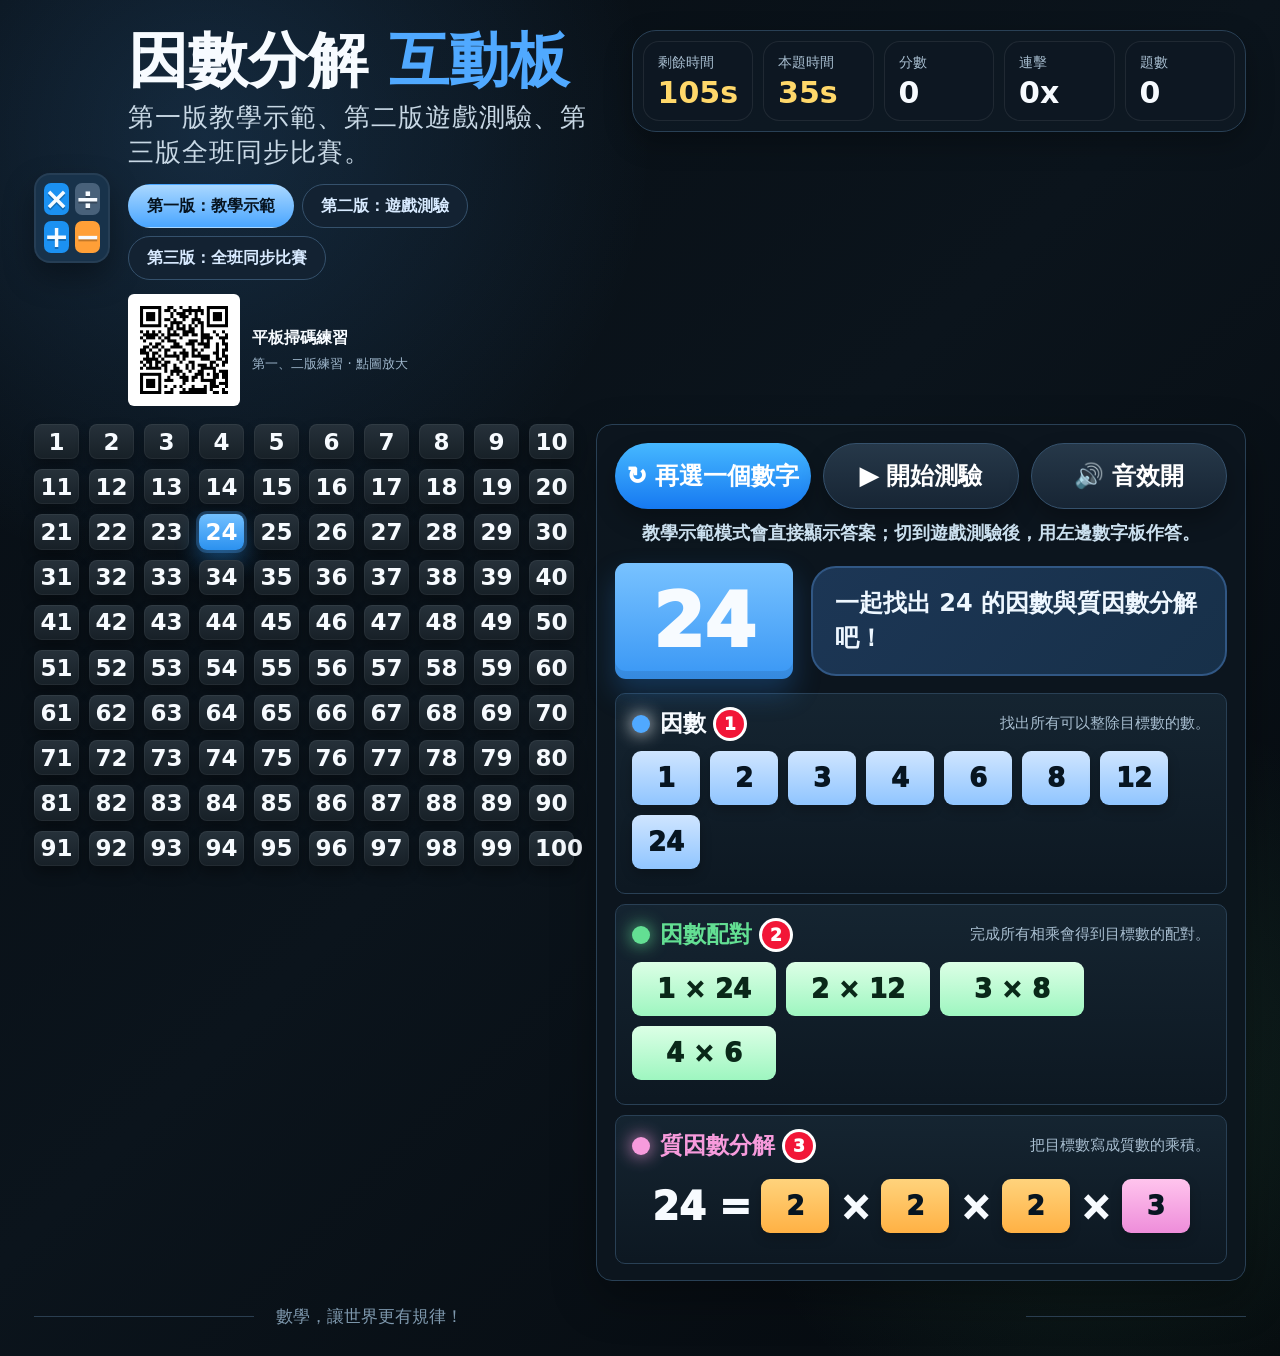
==== commit 721476ac: "Point homepage QR code to first and second version practice" ====
--- a/index.html
+++ b/index.html
@@ -679,9 +679,9 @@
             <button type="button" id="quizMode">第二版：遊戲測驗</button>
             <a href="./v3/" style="text-decoration: none; display: inline-flex; align-items: center;">第三版：全班同步比賽</a>
           </div>
-          <a class="home-qr" href="./v3/join-qr.png?v=student" target="_blank" rel="noopener" aria-label="放大第三版學生登入 QR Code">
-            <img src="./v3/join-qr.png?v=student" width="112" height="112" alt="掃描進入第三版學生登入">
-            <span><strong>平板掃碼加入</strong><small>第三版學生登入 · 點圖放大</small></span>
+          <a class="home-qr" href="./practice-qr.png" target="_blank" rel="noopener" aria-label="放大第一、二版練習首頁 QR Code">
+            <img src="./practice-qr.png" width="112" height="112" alt="掃描開啟第一、二版練習首頁">
+            <span><strong>平板掃碼練習</strong><small>第一、二版練習 · 點圖放大</small></span>
           </a>
         </div>
       </div>
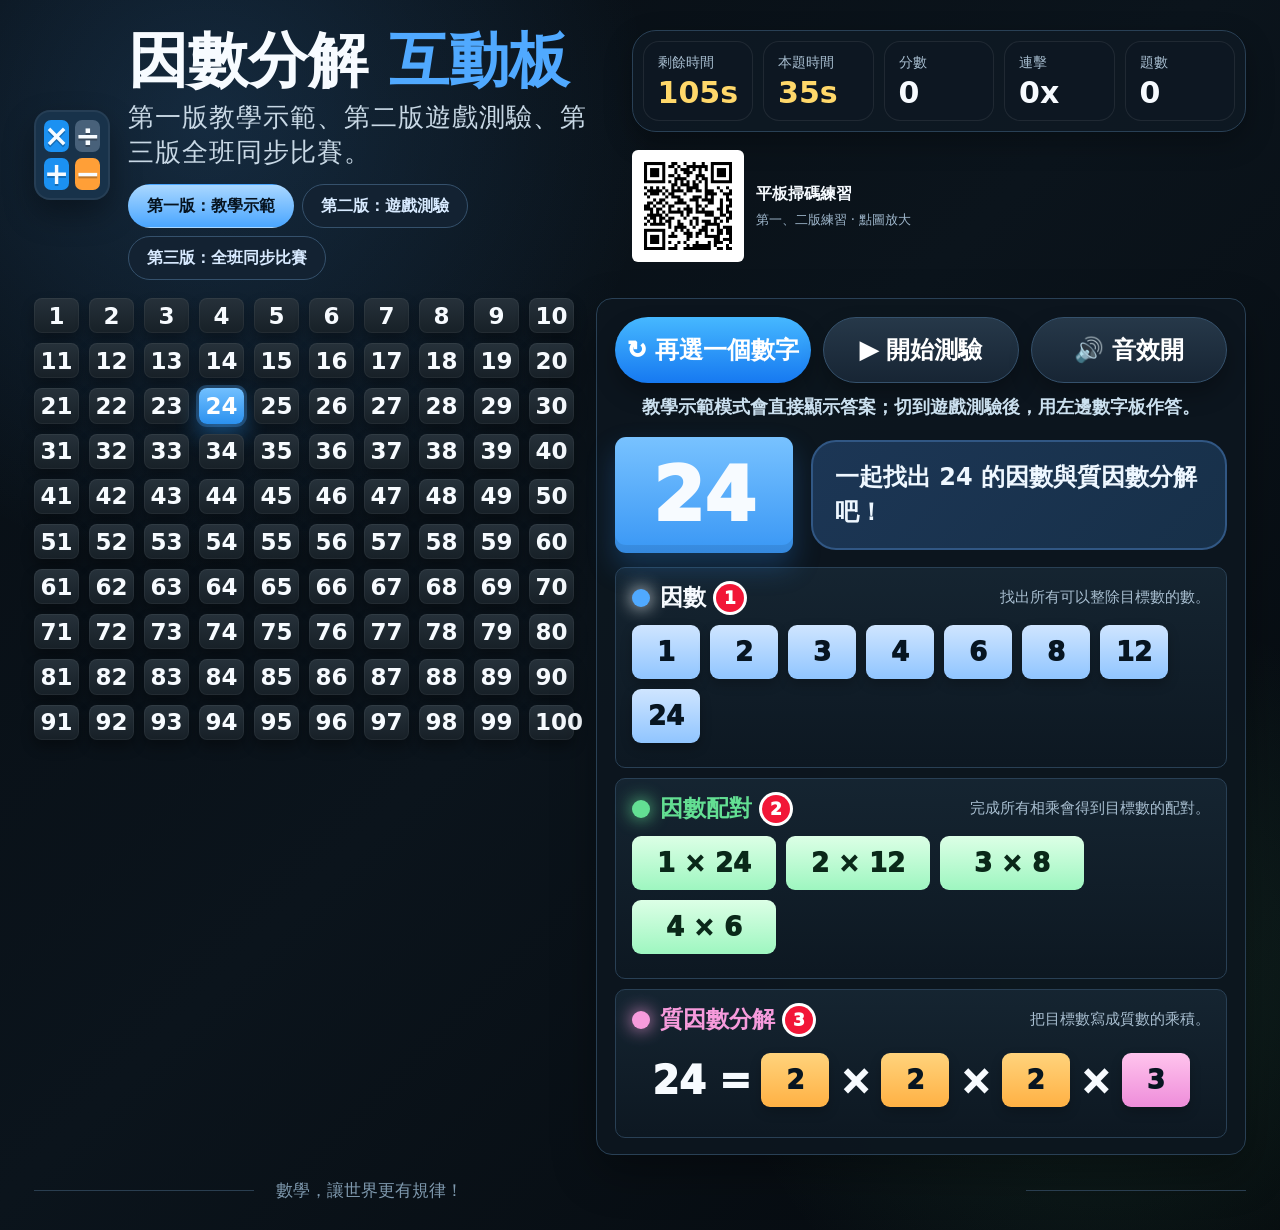
==== commit bb1c06f1: "Move homepage practice QR below score panel" ====
--- a/index.html
+++ b/index.html
@@ -63,12 +63,14 @@
       gap: 18px;
     }
 
+    .header-side { display: grid; gap: 18px; min-width: 0; }
+
     .home-qr {
       display: flex;
       align-items: center;
       gap: 12px;
       width: fit-content;
-      margin-top: 14px;
+      margin-top: 0;
       color: inherit;
       text-decoration: none;
     }
@@ -679,12 +681,10 @@
             <button type="button" id="quizMode">第二版：遊戲測驗</button>
             <a href="./v3/" style="text-decoration: none; display: inline-flex; align-items: center;">第三版：全班同步比賽</a>
           </div>
-          <a class="home-qr" href="./practice-qr.png" target="_blank" rel="noopener" aria-label="放大第一、二版練習首頁 QR Code">
-            <img src="./practice-qr.png" width="112" height="112" alt="掃描開啟第一、二版練習首頁">
-            <span><strong>平板掃碼練習</strong><small>第一、二版練習 · 點圖放大</small></span>
-          </a>
+
         </div>
       </div>
+      <div class="header-side">
       <div class="status-panel" aria-live="polite">
         <div class="meter timer" id="timerBox">
           <label>剩餘時間</label>
@@ -706,6 +706,11 @@
           <label>題數</label>
           <strong><span id="roundCount">0</span></strong>
         </div>
+      </div>
+          <a class="home-qr" href="./practice-qr.png" target="_blank" rel="noopener" aria-label="放大第一、二版練習首頁 QR Code">
+            <img src="./practice-qr.png" width="112" height="112" alt="掃描開啟第一、二版練習首頁">
+            <span><strong>平板掃碼練習</strong><small>第一、二版練習 · 點圖放大</small></span>
+          </a>
       </div>
     </header>
 
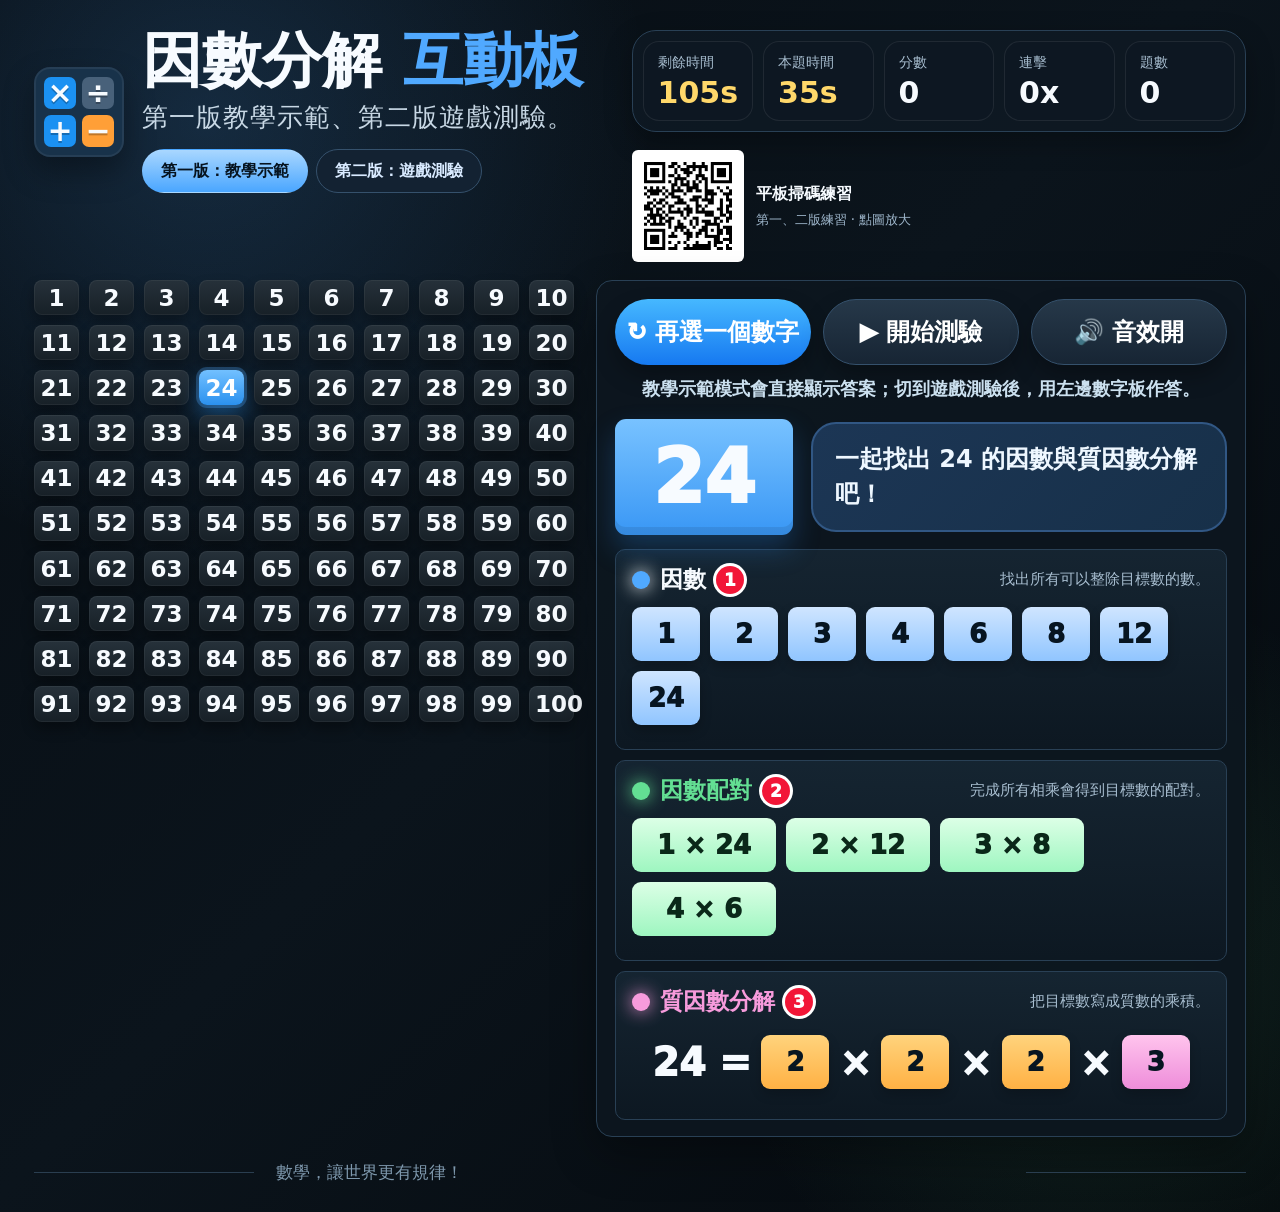
==== commit 34a8da32: "Hide version three entry from public homepage" ====
--- a/index.html
+++ b/index.html
@@ -675,11 +675,10 @@
         </div>
         <div>
           <h1>因數分解 <b>互動板</b></h1>
-          <div class="subtitle">第一版教學示範、第二版遊戲測驗、第三版全班同步比賽。</div>
+          <div class="subtitle">第一版教學示範、第二版遊戲測驗。</div>
           <div class="mode-switch" aria-label="版本切換">
             <button type="button" id="demoMode" class="active">第一版：教學示範</button>
             <button type="button" id="quizMode">第二版：遊戲測驗</button>
-            <a href="./v3/" style="text-decoration: none; display: inline-flex; align-items: center;">第三版：全班同步比賽</a>
           </div>
 
         </div>
